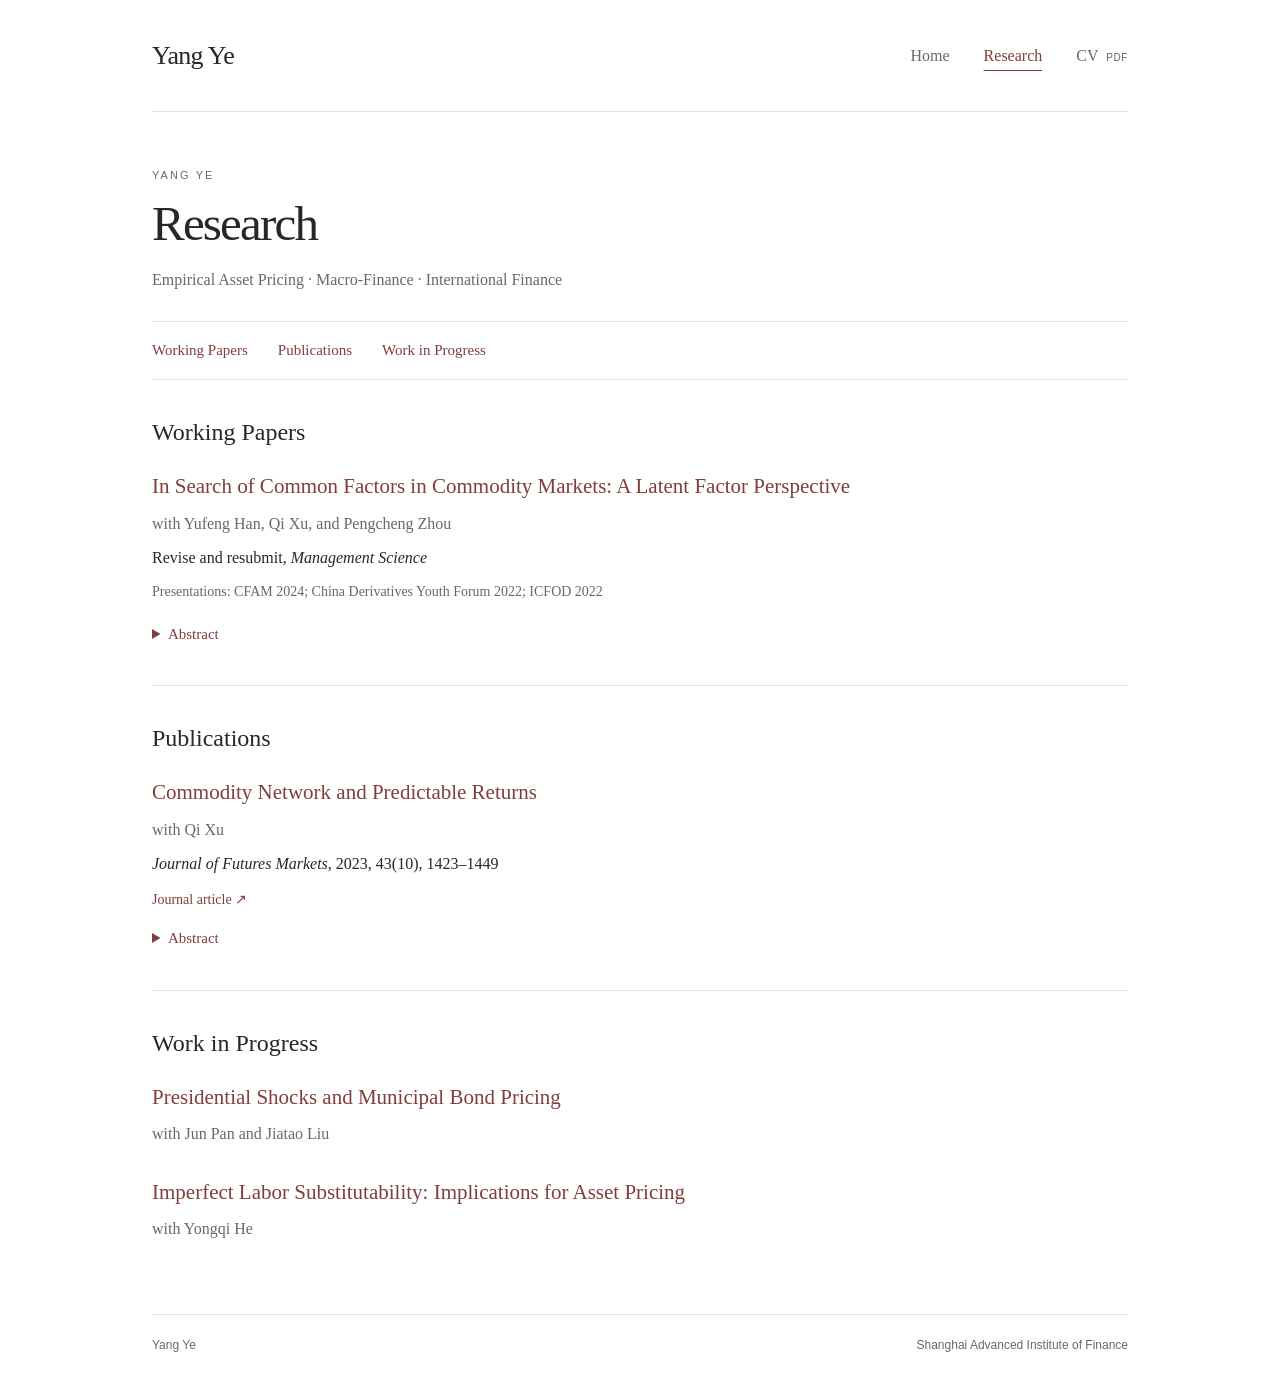
==== docs/research.html @ 93c8ad76 "Build classic academic homepage with responsive static pages" ====
<!doctype html>
<html lang="en">
<head>
<meta charset="utf-8">
<meta name="viewport" content="width=device-width, initial-scale=1">
<title>Research | Yang Ye</title>
<meta name="description" content="Yang Ye is a Ph.D. student in Finance at SAIF, Shanghai Jiao Tong University. Research in empirical asset pricing, macro-finance, and international finance.">
<link rel="stylesheet" href="assets/css/style.css">
</head>
<body>
<a class="skip-link" href="#main">Skip to content</a>
<header class="site-header wrap">
<a class="wordmark" href="index.html">Yang Ye</a>
<nav aria-label="Main navigation"><a  href="index.html">Home</a><a aria-current="page" href="research.html">Research</a><a href="assets/documents/cv.pdf">CV <span class="pdf-label">PDF</span></a></nav>
</header>
<main id="main" class="wrap research-main">
<div class="page-intro"><p class="eyebrow">YANG YE</p><h1>Research</h1><p>Empirical Asset Pricing · Macro-Finance · International Finance</p></div>
<nav class="section-nav" aria-label="Research sections"><a href="#working-papers">Working Papers</a><a href="#publications">Publications</a><a href="#work-in-progress">Work in Progress</a></nav>
<section class="research-section" id="working-papers"><h2>Working Papers</h2>
<!-- PAPER: update title, coauthors, status, presentations and abstract together. -->
<article class="paper"><h3>In Search of Common Factors in Commodity Markets: A Latent Factor Perspective</h3><p class="coauthors">with Yufeng Han, Qi Xu, and Pengcheng Zhou</p><p class="status">Revise and resubmit, <em>Management Science</em></p><p class="presentations">Presentations: CFAM 2024; China Derivatives Youth Forum 2022; ICFOD 2022</p>
<details><summary>Abstract</summary><p>We introduce a new latent factor pricing model in commodity markets based on the risk-premium principal component analysis (RP-PCA). Using ten prominent commodity characteristics, we extract three latent factors through RP-PCA. The new model consistently outperforms the principal component analysis (PCA) model and observed three-factor and six-factor models in explaining commodity anomalies both in-sample and out-of-sample. Factor selection, factor spanning tests, and cross-sectional regressions confirm the pricing power of the new factors. RP-PCA consistently outperforms other latent factor models in pricing performance. Combining it with Instrumental PCA (IPCA) further enhances pricing individual commodity returns. The new RP-PCA based factor timing strategies also outperform various static strategies and the original PCA-based strategies. Overall, our analysis highlights the merits of employing the latent factor approach in understanding risk-return profiles in commodity markets.</p></details></article></section>
<section class="research-section" id="publications"><h2>Publications</h2><article class="paper"><h3><a href="https://doi.org/10.1002/fut.22420">Commodity Network and Predictable Returns</a></h3><p class="coauthors">with Qi Xu</p><p class="status"><em>Journal of Futures Markets</em>, 2023, 43(10), 1423–1449</p><p class="paper-links"><a href="https://doi.org/10.1002/fut.22420">Journal article <span aria-hidden="true">↗</span></a></p><details><summary>Abstract</summary><p>We investigate the lead-lag relation in the cross-section of commodity returns. We estimate dynamic and directional networks for 32 commodities and then construct a new predictor termed commodity network momentum, exploring cross-commodity information spillover. Network momentum positively and significantly predicts future commodity returns, controlling for existing characteristics. Unlike existing lead-lag studies, the predictive relation is consistent with overreaction rather than underreaction. We provide evidence that the predictive relation is stronger for more attention-grabbing commodities. Extrapolation from connected commodities contributes to this relation. Overall, our paper highlights the role of information spillover in commodity return predictability.</p></details></article></section>
<section class="research-section" id="work-in-progress"><h2>Work in Progress</h2><article class="paper"><h3>Presidential Shocks and Municipal Bond Pricing</h3><p class="coauthors">with Jun Pan and Jiatao Liu</p></article><article class="paper"><h3>Imperfect Labor Substitutability: Implications for Asset Pricing</h3><p class="coauthors">with Yongqi He</p></article></section>
</main>
<footer class="site-footer wrap"><span>Yang Ye</span><span>Shanghai Advanced Institute of Finance</span></footer>
</body>
</html>
---- docs/assets/css/style.css ----
:root{--ink:#282725;--muted:#6b6863;--accent:#823d3d;--rule:#e5e0d9;--paper:#fff;--serif:Georgia,'Times New Roman',serif;--sans:-apple-system,BlinkMacSystemFont,'Segoe UI',sans-serif}*{box-sizing:border-box}body{margin:0;background:var(--paper);color:var(--ink);font-family:var(--serif);font-size:18px;line-height:1.65}a{color:var(--accent);text-decoration-thickness:1px;text-underline-offset:4px}a:hover{text-decoration:underline;color:#542727}a:focus-visible,summary:focus-visible{outline:2px solid var(--accent);outline-offset:6px}.wrap{max-width:1056px;margin:0 auto;padding-left:40px;padding-right:40px}.site-header{min-height:112px;display:flex;align-items:center;justify-content:space-between;position:relative}.site-header:after{content:'';position:absolute;bottom:0;left:40px;right:40px;border-bottom:1px solid var(--rule)}.wordmark{font-size:26px;color:var(--ink);text-decoration:none;letter-spacing:-.7px}.site-header nav{display:flex;gap:34px;align-items:center;font-size:16px}.site-header nav a{color:var(--muted);text-decoration:none;padding:10px 0}.site-header nav a[aria-current=page]{color:var(--accent);text-decoration:underline;text-underline-offset:9px}.pdf-label{font:10px var(--sans);letter-spacing:.06em;margin-left:4px;color:var(--muted)}.home-main{display:grid;grid-template-columns:280px 1fr;gap:80px;padding-top:72px;padding-bottom:76px}.portrait{display:block;width:100%;height:auto}.portrait-column{padding-top:9px}.eyebrow{font:11px var(--sans);letter-spacing:.19em;color:var(--muted);margin:0 0 16px}h1{font-size:56px;line-height:1.1;font-weight:400;letter-spacing:-1.8px;margin:0 0 20px}.position{font-size:21px;margin:0 0 5px}.affiliation{color:var(--muted);font-size:17px;line-height:1.6;margin:0}.biography{margin-top:29px}.biography p{margin:0}.interests{margin-top:27px}h2{font-size:24px;font-weight:400;line-height:1.3}.interests h2,.contact h2{font-family:var(--sans);font-size:11px;font-weight:500;text-transform:uppercase;letter-spacing:.14em;color:var(--muted);margin:0 0 10px}.interests p{margin:0}.profile-links{display:flex;gap:28px;font-size:16px;margin:27px 0 30px}.profile-links a{text-decoration:none}.contact{border-top:1px solid var(--rule);padding-top:24px;font-size:16px}.contact address{font-style:normal;color:var(--muted);font-size:15px;margin:12px 0 5px}.phone{font-size:15px;color:var(--muted);text-decoration:none}.site-footer{display:flex;justify-content:space-between;gap:20px;padding-top:24px;padding-bottom:28px;font:12px var(--sans);color:var(--muted);position:relative}.site-footer:before{content:'';position:absolute;top:0;left:40px;right:40px;border-top:1px solid var(--rule)}.research-main{padding-top:57px;padding-bottom:64px}.page-intro h1{font-size:49px;margin-bottom:14px}.page-intro>p:last-child{font-size:16px;color:var(--muted);margin-bottom:28px}.section-nav{display:flex;gap:30px;font-size:15px;border-top:1px solid var(--rule);border-bottom:1px solid var(--rule);padding:16px 0}.section-nav a{text-decoration:none}.research-section{padding-top:37px;scroll-margin-top:20px}.research-section h2{margin:0 0 23px}.research-section+.research-section{margin-top:34px;border-top:1px solid var(--rule)}.paper{max-width:800px}.paper+.paper{margin-top:29px}.paper h3{font-size:21px;line-height:1.45;font-weight:400;color:var(--accent);margin:0 0 9px}.paper h3 a{text-decoration:none}.coauthors{font-size:16px;color:var(--muted);margin:0 0 8px}.status{font-size:16px;margin:0 0 9px}.presentations{font-size:14px;color:var(--muted);margin:0 0 13px}.paper-links{font-size:14px;margin:10px 0}.paper-links a{text-decoration:none}summary{color:var(--accent);cursor:pointer;font-size:15px;width:fit-content;padding:5px 0}details p{font-size:16px;line-height:1.8;margin:13px 0 0;max-width:740px}.skip-link{position:absolute;left:16px;top:-100px;background:white;padding:8px;z-index:10}.skip-link:focus{top:8px}@media(min-width:1400px){.home-main{padding-top:88px;padding-bottom:90px}}@media(max-width:800px){.home-main{grid-template-columns:220px 1fr;gap:38px}.wrap{padding-left:28px;padding-right:28px}.site-header:after,.site-footer:before{left:28px;right:28px}h1{font-size:48px}.desktop-break{display:none}.profile-links{gap:18px;flex-wrap:wrap}}@media(max-width:600px){body{font-size:17px}.wrap{padding-left:24px;padding-right:24px}.site-header{min-height:87px}.site-header:after,.site-footer:before{left:24px;right:24px}.wordmark{font-size:23px}.site-header nav{gap:19px;font-size:14px}.site-header .pdf-label{display:none}.home-main{grid-template-columns:1fr;gap:32px;padding-top:34px;padding-bottom:48px}.portrait-column{padding:0}.portrait{width:180px}.profile h1{font-size:46px}.eyebrow{font-size:10px}.position{font-size:20px}.affiliation{font-size:16px}.biography{margin-top:24px}.profile-links{font-size:15px}.site-footer{flex-direction:column;gap:8px;font-size:11px}.research-main{padding-top:35px}.page-intro h1{font-size:42px}.page-intro>p:last-child{font-size:14px}.section-nav{gap:10px 22px;flex-wrap:wrap;font-size:14px}.research-section h2{font-size:23px}.paper h3{font-size:20px}.research-section{padding-top:28px}.research-section+.research-section{margin-top:28px}}
@media print{.site-header,.site-footer,.section-nav,.profile-links{display:none}.home-main{padding-top:0;gap:35px}.wrap{max-width:none;padding:0}.portrait{max-width:180px}body{font-size:12pt}a{color:inherit}.paper{break-inside:avoid}}
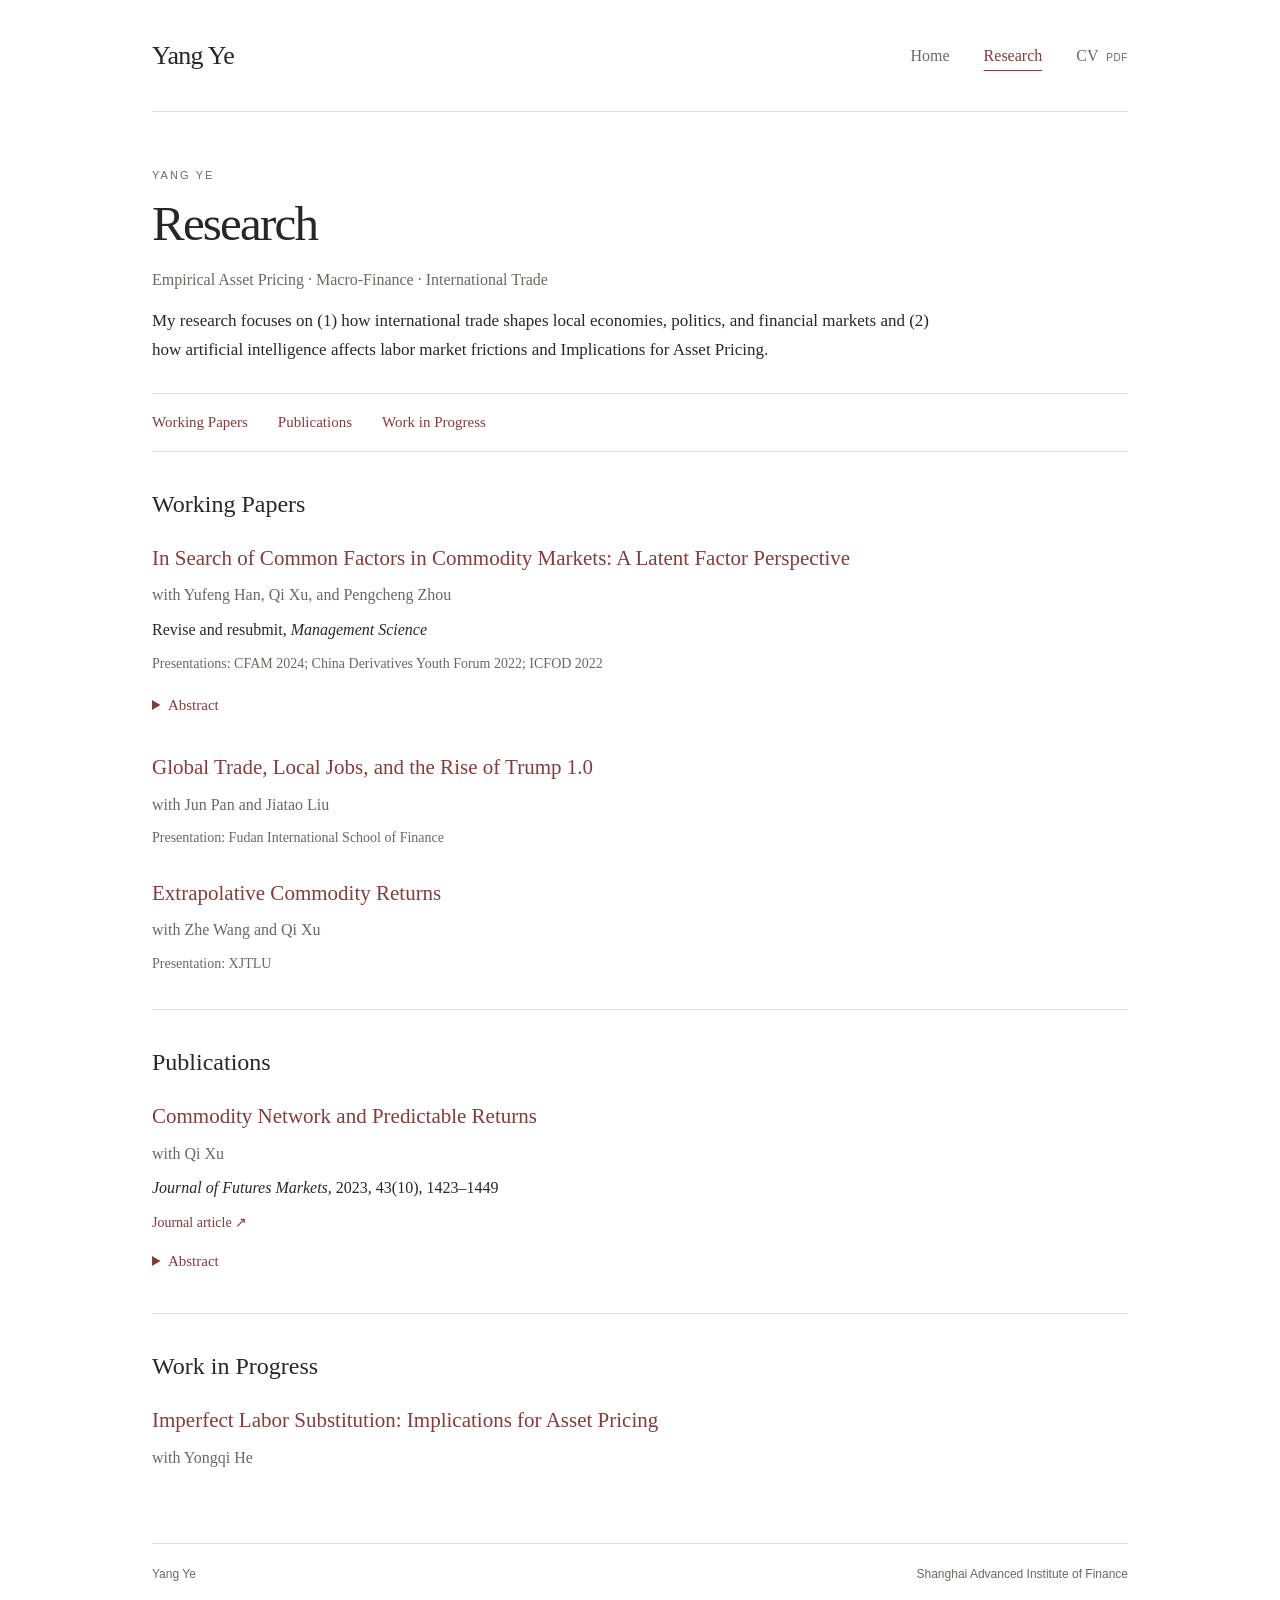
==== commit e901a8e3: "Update research interests, working papers, and October 2026 CV" ====
--- a/docs/research.html
+++ b/docs/research.html
@@ -4,7 +4,7 @@
 <meta charset="utf-8">
 <meta name="viewport" content="width=device-width, initial-scale=1">
 <title>Research | Yang Ye</title>
-<meta name="description" content="Yang Ye is a Ph.D. student in Finance at SAIF, Shanghai Jiao Tong University. Research in empirical asset pricing, macro-finance, and international finance.">
+<meta name="description" content="Yang Ye is a Ph.D. student in Finance at SAIF, Shanghai Jiao Tong University. Research in empirical asset pricing, macro-finance, and international trade.">
 <link rel="stylesheet" href="assets/css/style.css">
 </head>
 <body>
@@ -14,14 +14,16 @@
 <nav aria-label="Main navigation"><a  href="index.html">Home</a><a aria-current="page" href="research.html">Research</a><a href="assets/documents/cv.pdf">CV <span class="pdf-label">PDF</span></a></nav>
 </header>
 <main id="main" class="wrap research-main">
-<div class="page-intro"><p class="eyebrow">YANG YE</p><h1>Research</h1><p>Empirical Asset Pricing · Macro-Finance · International Finance</p></div>
+<div class="page-intro"><p class="eyebrow">YANG YE</p><h1>Research</h1><p class="research-summary">Empirical Asset Pricing · Macro-Finance · International Trade</p><p class="research-description">My research focuses on (1) how international trade shapes local economies, politics, and financial markets and (2) how artificial intelligence affects labor market frictions and Implications for Asset Pricing.</p></div>
 <nav class="section-nav" aria-label="Research sections"><a href="#working-papers">Working Papers</a><a href="#publications">Publications</a><a href="#work-in-progress">Work in Progress</a></nav>
 <section class="research-section" id="working-papers"><h2>Working Papers</h2>
 <!-- PAPER: update title, coauthors, status, presentations and abstract together. -->
 <article class="paper"><h3>In Search of Common Factors in Commodity Markets: A Latent Factor Perspective</h3><p class="coauthors">with Yufeng Han, Qi Xu, and Pengcheng Zhou</p><p class="status">Revise and resubmit, <em>Management Science</em></p><p class="presentations">Presentations: CFAM 2024; China Derivatives Youth Forum 2022; ICFOD 2022</p>
-<details><summary>Abstract</summary><p>We introduce a new latent factor pricing model in commodity markets based on the risk-premium principal component analysis (RP-PCA). Using ten prominent commodity characteristics, we extract three latent factors through RP-PCA. The new model consistently outperforms the principal component analysis (PCA) model and observed three-factor and six-factor models in explaining commodity anomalies both in-sample and out-of-sample. Factor selection, factor spanning tests, and cross-sectional regressions confirm the pricing power of the new factors. RP-PCA consistently outperforms other latent factor models in pricing performance. Combining it with Instrumental PCA (IPCA) further enhances pricing individual commodity returns. The new RP-PCA based factor timing strategies also outperform various static strategies and the original PCA-based strategies. Overall, our analysis highlights the merits of employing the latent factor approach in understanding risk-return profiles in commodity markets.</p></details></article></section>
+<details><summary>Abstract</summary><p>We introduce a new latent factor pricing model in commodity markets based on the risk-premium principal component analysis (RP-PCA). Using ten prominent commodity characteristics, we extract three latent factors through RP-PCA. The new model consistently outperforms the principal component analysis (PCA) model and observed three-factor and six-factor models in explaining commodity anomalies both in-sample and out-of-sample. Factor selection, factor spanning tests, and cross-sectional regressions confirm the pricing power of the new factors. RP-PCA consistently outperforms other latent factor models in pricing performance. Combining it with Instrumental PCA (IPCA) further enhances pricing individual commodity returns. The new RP-PCA based factor timing strategies also outperform various static strategies and the original PCA-based strategies. Overall, our analysis highlights the merits of employing the latent factor approach in understanding risk-return profiles in commodity markets.</p></details></article>
+<article class="paper"><h3>Global Trade, Local Jobs, and the Rise of Trump 1.0</h3><p class="coauthors">with Jun Pan and Jiatao Liu</p><p class="presentations">Presentation: Fudan International School of Finance</p></article>
+<article class="paper"><h3>Extrapolative Commodity Returns</h3><p class="coauthors">with Zhe Wang and Qi Xu</p><p class="presentations">Presentation: XJTLU</p></article></section>
 <section class="research-section" id="publications"><h2>Publications</h2><article class="paper"><h3><a href="https://doi.org/10.1002/fut.22420">Commodity Network and Predictable Returns</a></h3><p class="coauthors">with Qi Xu</p><p class="status"><em>Journal of Futures Markets</em>, 2023, 43(10), 1423–1449</p><p class="paper-links"><a href="https://doi.org/10.1002/fut.22420">Journal article <span aria-hidden="true">↗</span></a></p><details><summary>Abstract</summary><p>We investigate the lead-lag relation in the cross-section of commodity returns. We estimate dynamic and directional networks for 32 commodities and then construct a new predictor termed commodity network momentum, exploring cross-commodity information spillover. Network momentum positively and significantly predicts future commodity returns, controlling for existing characteristics. Unlike existing lead-lag studies, the predictive relation is consistent with overreaction rather than underreaction. We provide evidence that the predictive relation is stronger for more attention-grabbing commodities. Extrapolation from connected commodities contributes to this relation. Overall, our paper highlights the role of information spillover in commodity return predictability.</p></details></article></section>
-<section class="research-section" id="work-in-progress"><h2>Work in Progress</h2><article class="paper"><h3>Presidential Shocks and Municipal Bond Pricing</h3><p class="coauthors">with Jun Pan and Jiatao Liu</p></article><article class="paper"><h3>Imperfect Labor Substitutability: Implications for Asset Pricing</h3><p class="coauthors">with Yongqi He</p></article></section>
+<section class="research-section" id="work-in-progress"><h2>Work in Progress</h2><article class="paper"><h3>Imperfect Labor Substitution: Implications for Asset Pricing</h3><p class="coauthors">with Yongqi He</p></article></section>
 </main>
 <footer class="site-footer wrap"><span>Yang Ye</span><span>Shanghai Advanced Institute of Finance</span></footer>
 </body>
--- a/docs/assets/css/style.css
+++ b/docs/assets/css/style.css
@@ -1,2 +1,4 @@
-:root{--ink:#282725;--muted:#6b6863;--accent:#823d3d;--rule:#e5e0d9;--paper:#fff;--serif:Georgia,'Times New Roman',serif;--sans:-apple-system,BlinkMacSystemFont,'Segoe UI',sans-serif}*{box-sizing:border-box}body{margin:0;background:var(--paper);color:var(--ink);font-family:var(--serif);font-size:18px;line-height:1.65}a{color:var(--accent);text-decoration-thickness:1px;text-underline-offset:4px}a:hover{text-decoration:underline;color:#542727}a:focus-visible,summary:focus-visible{outline:2px solid var(--accent);outline-offset:6px}.wrap{max-width:1056px;margin:0 auto;padding-left:40px;padding-right:40px}.site-header{min-height:112px;display:flex;align-items:center;justify-content:space-between;position:relative}.site-header:after{content:'';position:absolute;bottom:0;left:40px;right:40px;border-bottom:1px solid var(--rule)}.wordmark{font-size:26px;color:var(--ink);text-decoration:none;letter-spacing:-.7px}.site-header nav{display:flex;gap:34px;align-items:center;font-size:16px}.site-header nav a{color:var(--muted);text-decoration:none;padding:10px 0}.site-header nav a[aria-current=page]{color:var(--accent);text-decoration:underline;text-underline-offset:9px}.pdf-label{font:10px var(--sans);letter-spacing:.06em;margin-left:4px;color:var(--muted)}.home-main{display:grid;grid-template-columns:280px 1fr;gap:80px;padding-top:72px;padding-bottom:76px}.portrait{display:block;width:100%;height:auto}.portrait-column{padding-top:9px}.eyebrow{font:11px var(--sans);letter-spacing:.19em;color:var(--muted);margin:0 0 16px}h1{font-size:56px;line-height:1.1;font-weight:400;letter-spacing:-1.8px;margin:0 0 20px}.position{font-size:21px;margin:0 0 5px}.affiliation{color:var(--muted);font-size:17px;line-height:1.6;margin:0}.biography{margin-top:29px}.biography p{margin:0}.interests{margin-top:27px}h2{font-size:24px;font-weight:400;line-height:1.3}.interests h2,.contact h2{font-family:var(--sans);font-size:11px;font-weight:500;text-transform:uppercase;letter-spacing:.14em;color:var(--muted);margin:0 0 10px}.interests p{margin:0}.profile-links{display:flex;gap:28px;font-size:16px;margin:27px 0 30px}.profile-links a{text-decoration:none}.contact{border-top:1px solid var(--rule);padding-top:24px;font-size:16px}.contact address{font-style:normal;color:var(--muted);font-size:15px;margin:12px 0 5px}.phone{font-size:15px;color:var(--muted);text-decoration:none}.site-footer{display:flex;justify-content:space-between;gap:20px;padding-top:24px;padding-bottom:28px;font:12px var(--sans);color:var(--muted);position:relative}.site-footer:before{content:'';position:absolute;top:0;left:40px;right:40px;border-top:1px solid var(--rule)}.research-main{padding-top:57px;padding-bottom:64px}.page-intro h1{font-size:49px;margin-bottom:14px}.page-intro>p:last-child{font-size:16px;color:var(--muted);margin-bottom:28px}.section-nav{display:flex;gap:30px;font-size:15px;border-top:1px solid var(--rule);border-bottom:1px solid var(--rule);padding:16px 0}.section-nav a{text-decoration:none}.research-section{padding-top:37px;scroll-margin-top:20px}.research-section h2{margin:0 0 23px}.research-section+.research-section{margin-top:34px;border-top:1px solid var(--rule)}.paper{max-width:800px}.paper+.paper{margin-top:29px}.paper h3{font-size:21px;line-height:1.45;font-weight:400;color:var(--accent);margin:0 0 9px}.paper h3 a{text-decoration:none}.coauthors{font-size:16px;color:var(--muted);margin:0 0 8px}.status{font-size:16px;margin:0 0 9px}.presentations{font-size:14px;color:var(--muted);margin:0 0 13px}.paper-links{font-size:14px;margin:10px 0}.paper-links a{text-decoration:none}summary{color:var(--accent);cursor:pointer;font-size:15px;width:fit-content;padding:5px 0}details p{font-size:16px;line-height:1.8;margin:13px 0 0;max-width:740px}.skip-link{position:absolute;left:16px;top:-100px;background:white;padding:8px;z-index:10}.skip-link:focus{top:8px}@media(min-width:1400px){.home-main{padding-top:88px;padding-bottom:90px}}@media(max-width:800px){.home-main{grid-template-columns:220px 1fr;gap:38px}.wrap{padding-left:28px;padding-right:28px}.site-header:after,.site-footer:before{left:28px;right:28px}h1{font-size:48px}.desktop-break{display:none}.profile-links{gap:18px;flex-wrap:wrap}}@media(max-width:600px){body{font-size:17px}.wrap{padding-left:24px;padding-right:24px}.site-header{min-height:87px}.site-header:after,.site-footer:before{left:24px;right:24px}.wordmark{font-size:23px}.site-header nav{gap:19px;font-size:14px}.site-header .pdf-label{display:none}.home-main{grid-template-columns:1fr;gap:32px;padding-top:34px;padding-bottom:48px}.portrait-column{padding:0}.portrait{width:180px}.profile h1{font-size:46px}.eyebrow{font-size:10px}.position{font-size:20px}.affiliation{font-size:16px}.biography{margin-top:24px}.profile-links{font-size:15px}.site-footer{flex-direction:column;gap:8px;font-size:11px}.research-main{padding-top:35px}.page-intro h1{font-size:42px}.page-intro>p:last-child{font-size:14px}.section-nav{gap:10px 22px;flex-wrap:wrap;font-size:14px}.research-section h2{font-size:23px}.paper h3{font-size:20px}.research-section{padding-top:28px}.research-section+.research-section{margin-top:28px}}
+:root{--ink:#282725;--muted:#6b6863;--accent:#823d3d;--rule:#e5e0d9;--paper:#fff;--serif:Georgia,'Times New Roman',serif;--sans:-apple-system,BlinkMacSystemFont,'Segoe UI',sans-serif}*{box-sizing:border-box}body{margin:0;background:var(--paper);color:var(--ink);font-family:var(--serif);font-size:18px;line-height:1.65}a{color:var(--accent);text-decoration-thickness:1px;text-underline-offset:4px}a:hover{text-decoration:underline;color:#542727}a:focus-visible,summary:focus-visible{outline:2px solid var(--accent);outline-offset:6px}.wrap{max-width:1056px;margin:0 auto;padding-left:40px;padding-right:40px}.site-header{min-height:112px;display:flex;align-items:center;justify-content:space-between;position:relative}.site-header:after{content:'';position:absolute;bottom:0;left:40px;right:40px;border-bottom:1px solid var(--rule)}.wordmark{font-size:26px;color:var(--ink);text-decoration:none;letter-spacing:-.7px}.site-header nav{display:flex;gap:34px;align-items:center;font-size:16px}.site-header nav a{color:var(--muted);text-decoration:none;padding:10px 0}.site-header nav a[aria-current=page]{color:var(--accent);text-decoration:underline;text-underline-offset:9px}.pdf-label{font:10px var(--sans);letter-spacing:.06em;margin-left:4px;color:var(--muted)}.home-main{display:grid;grid-template-columns:280px 1fr;gap:80px;padding-top:72px;padding-bottom:76px}.portrait{display:block;width:100%;height:auto}.portrait-column{padding-top:9px}.eyebrow{font:11px var(--sans);letter-spacing:.19em;color:var(--muted);margin:0 0 16px}h1{font-size:56px;line-height:1.1;font-weight:400;letter-spacing:-1.8px;margin:0 0 20px}.position{font-size:21px;margin:0 0 5px}.affiliation{color:var(--muted);font-size:17px;line-height:1.6;margin:0}.biography{margin-top:29px}.biography p{margin:0}.interests{margin-top:27px}h2{font-size:24px;font-weight:400;line-height:1.3}.interests h2,.contact h2{font-family:var(--sans);font-size:11px;font-weight:500;text-transform:uppercase;letter-spacing:.14em;color:var(--muted);margin:0 0 10px}.interests p{margin:0}.profile-links{display:flex;gap:28px;font-size:16px;margin:27px 0 30px}.profile-links a{text-decoration:none}.contact{border-top:1px solid var(--rule);padding-top:24px;font-size:16px}.contact address{font-style:normal;color:var(--muted);font-size:15px;margin:12px 0 5px}.phone{font-size:15px;color:var(--muted);text-decoration:none}.site-footer{display:flex;justify-content:space-between;gap:20px;padding-top:24px;padding-bottom:28px;font:12px var(--sans);color:var(--muted);position:relative}.site-footer:before{content:'';position:absolute;top:0;left:40px;right:40px;border-top:1px solid var(--rule)}.research-main{padding-top:57px;padding-bottom:64px}.page-intro h1{font-size:49px;margin-bottom:14px}.page-intro>.research-summary{font-size:16px;color:var(--muted);margin-bottom:28px}.section-nav{display:flex;gap:30px;font-size:15px;border-top:1px solid var(--rule);border-bottom:1px solid var(--rule);padding:16px 0}.section-nav a{text-decoration:none}.research-section{padding-top:37px;scroll-margin-top:20px}.research-section h2{margin:0 0 23px}.research-section+.research-section{margin-top:34px;border-top:1px solid var(--rule)}.paper{max-width:800px}.paper+.paper{margin-top:29px}.paper h3{font-size:21px;line-height:1.45;font-weight:400;color:var(--accent);margin:0 0 9px}.paper h3 a{text-decoration:none}.coauthors{font-size:16px;color:var(--muted);margin:0 0 8px}.status{font-size:16px;margin:0 0 9px}.presentations{font-size:14px;color:var(--muted);margin:0 0 13px}.paper-links{font-size:14px;margin:10px 0}.paper-links a{text-decoration:none}summary{color:var(--accent);cursor:pointer;font-size:15px;width:fit-content;padding:5px 0}details p{font-size:16px;line-height:1.8;margin:13px 0 0;max-width:740px}.skip-link{position:absolute;left:16px;top:-100px;background:white;padding:8px;z-index:10}.skip-link:focus{top:8px}@media(min-width:1400px){.home-main{padding-top:88px;padding-bottom:90px}}@media(max-width:800px){.home-main{grid-template-columns:220px 1fr;gap:38px}.wrap{padding-left:28px;padding-right:28px}.site-header:after,.site-footer:before{left:28px;right:28px}h1{font-size:48px}.desktop-break{display:none}.profile-links{gap:18px;flex-wrap:wrap}}@media(max-width:600px){body{font-size:17px}.wrap{padding-left:24px;padding-right:24px}.site-header{min-height:87px}.site-header:after,.site-footer:before{left:24px;right:24px}.wordmark{font-size:23px}.site-header nav{gap:19px;font-size:14px}.site-header .pdf-label{display:none}.home-main{grid-template-columns:1fr;gap:32px;padding-top:34px;padding-bottom:48px}.portrait-column{padding:0}.portrait{width:180px}.profile h1{font-size:46px}.eyebrow{font-size:10px}.position{font-size:20px}.affiliation{font-size:16px}.biography{margin-top:24px}.profile-links{font-size:15px}.site-footer{flex-direction:column;gap:8px;font-size:11px}.research-main{padding-top:35px}.page-intro h1{font-size:42px}.page-intro>.research-summary{font-size:14px}.section-nav{gap:10px 22px;flex-wrap:wrap;font-size:14px}.research-section h2{font-size:23px}.paper h3{font-size:20px}.research-section{padding-top:28px}.research-section+.research-section{margin-top:28px}}
 @media print{.site-header,.site-footer,.section-nav,.profile-links{display:none}.home-main{padding-top:0;gap:35px}.wrap{max-width:none;padding:0}.portrait{max-width:180px}body{font-size:12pt}a{color:inherit}.paper{break-inside:avoid}}
+
+.page-intro>.research-description{font-size:17px;line-height:1.7;max-width:800px;margin:0 0 28px}.page-intro>.research-summary{margin-bottom:14px}.interests p{font-size:16px}
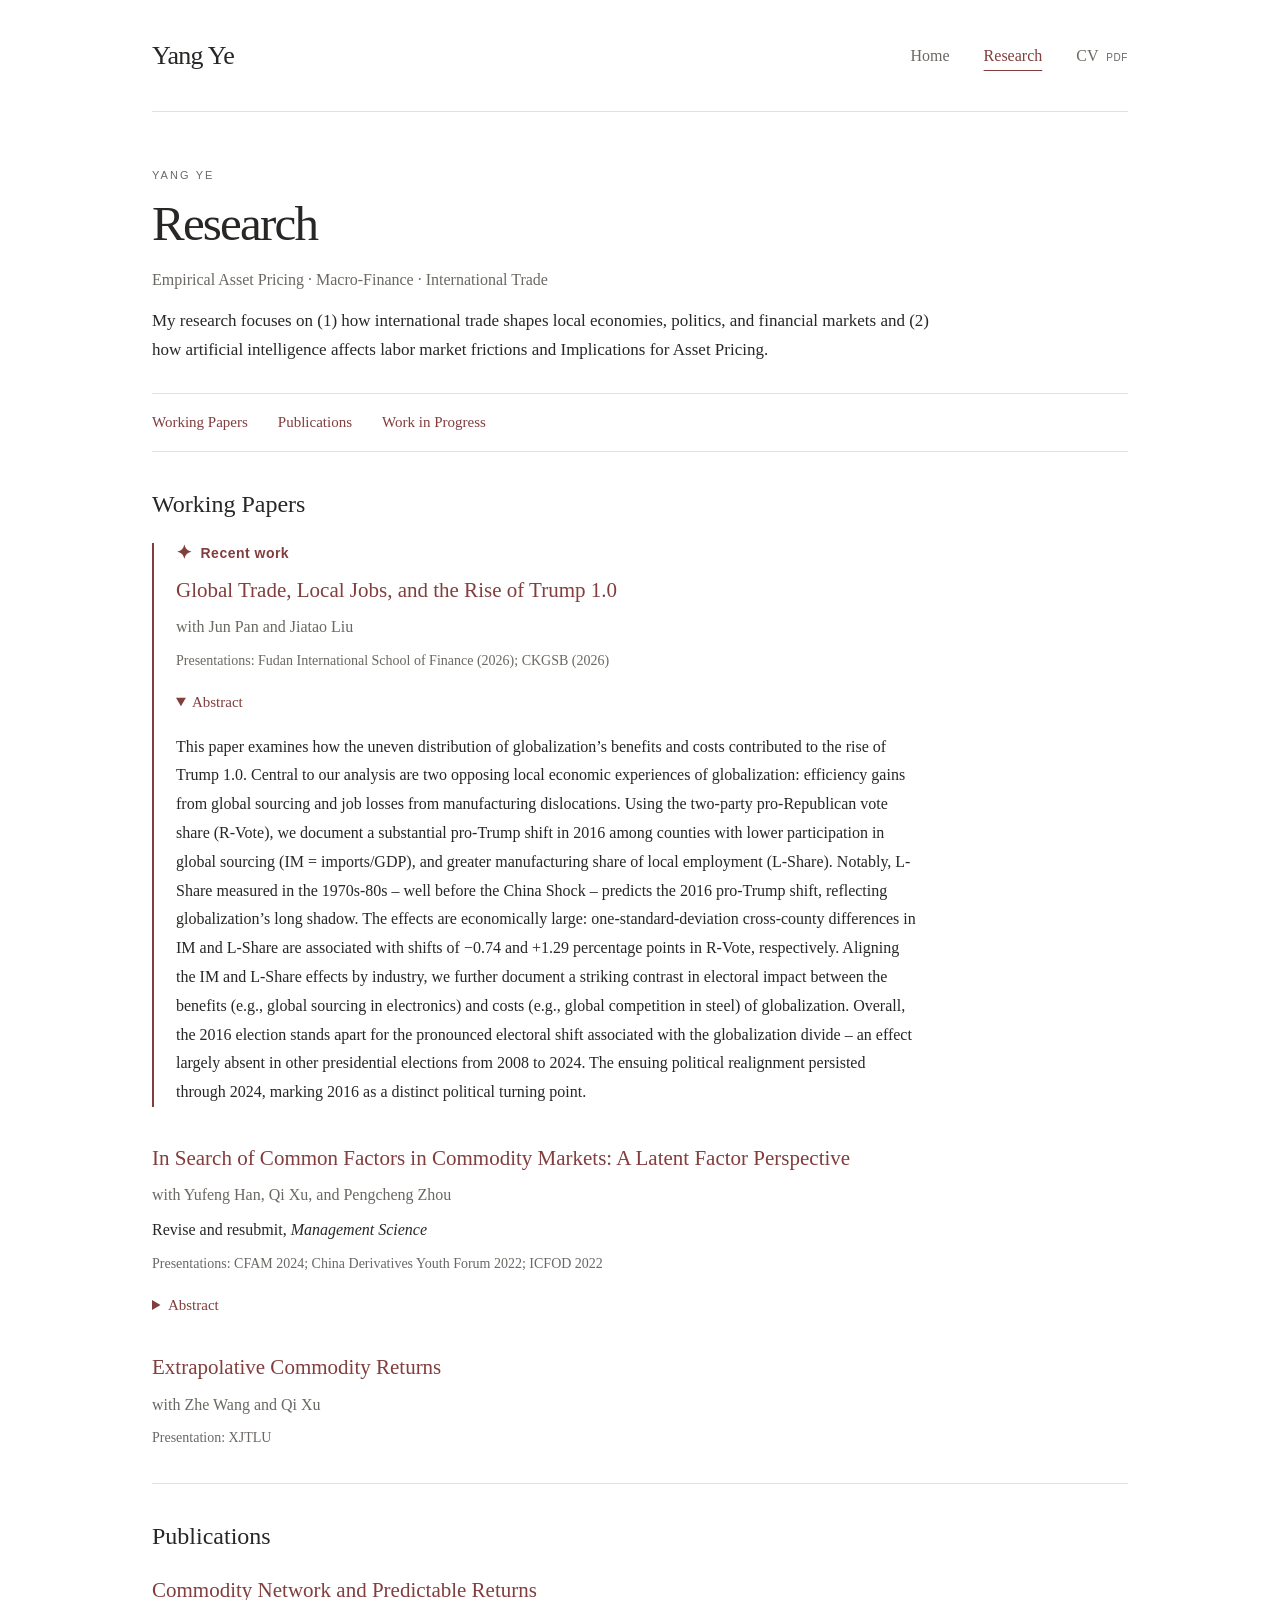
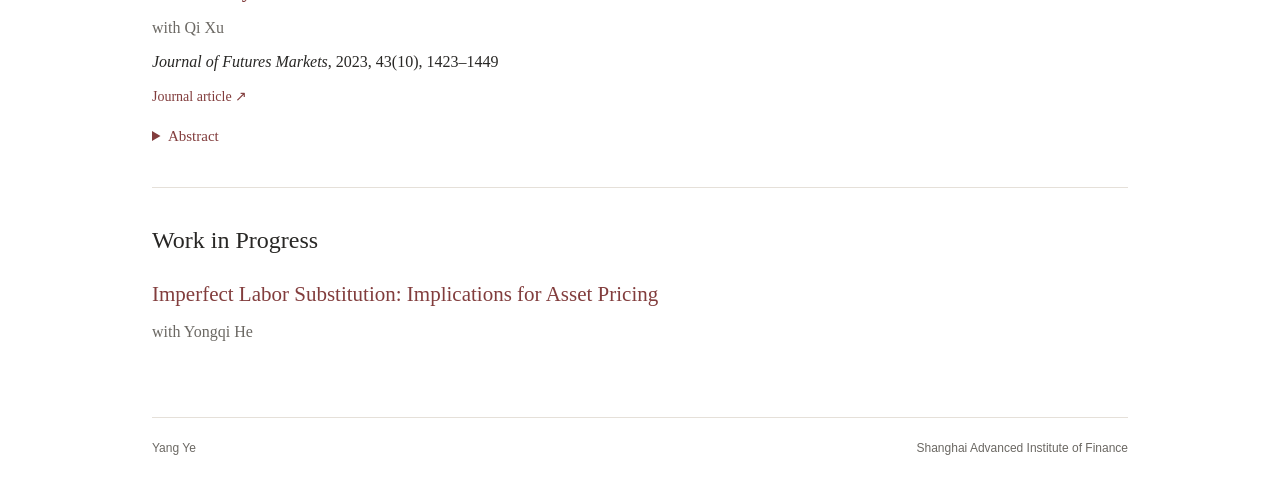
==== commit 27a96bde: "Feature recent trade paper and update SSRN links and presentations" ====
--- a/docs/research.html
+++ b/docs/research.html
@@ -18,10 +18,12 @@
 <nav class="section-nav" aria-label="Research sections"><a href="#working-papers">Working Papers</a><a href="#publications">Publications</a><a href="#work-in-progress">Work in Progress</a></nav>
 <section class="research-section" id="working-papers"><h2>Working Papers</h2>
 <!-- PAPER: update title, coauthors, status, presentations and abstract together. -->
-<article class="paper"><h3>In Search of Common Factors in Commodity Markets: A Latent Factor Perspective</h3><p class="coauthors">with Yufeng Han, Qi Xu, and Pengcheng Zhou</p><p class="status">Revise and resubmit, <em>Management Science</em></p><p class="presentations">Presentations: CFAM 2024; China Derivatives Youth Forum 2022; ICFOD 2022</p>
+<article class="paper featured-paper" id="global-trade"><p class="recent-label"><span aria-hidden="true">✦</span> Recent work</p><h3><a href="https://papers.ssrn.com/sol3/papers.cfm?abstract_id=7665238">Global Trade, Local Jobs, and the Rise of Trump 1.0</a></h3><p class="coauthors">with Jun Pan and Jiatao Liu</p><p class="presentations">Presentations: Fudan International School of Finance (2026); CKGSB (2026)</p><!-- Abstract source: https://en.saif.sjtu.edu.cn/junpan/TradeVote.pdf, draft November 19, 2026. -->
+<details open><summary>Abstract</summary><p>This paper examines how the uneven distribution of globalization’s benefits and costs contributed to the rise of Trump 1.0. Central to our analysis are two opposing local economic experiences of globalization: efficiency gains from global sourcing and job losses from manufacturing dislocations. Using the two-party pro-Republican vote share (R-Vote), we document a substantial pro-Trump shift in 2016 among counties with lower participation in global sourcing (IM = imports/GDP), and greater manufacturing share of local employment (L-Share). Notably, L-Share measured in the 1970s-80s – well before the China Shock – predicts the 2016 pro-Trump shift, reflecting globalization’s long shadow. The effects are economically large: one-standard-deviation cross-county differences in IM and L-Share are associated with shifts of −0.74 and +1.29 percentage points in R-Vote, respectively. Aligning the IM and L-Share effects by industry, we further document a striking contrast in electoral impact between the benefits (e.g., global sourcing in electronics) and costs (e.g., global competition in steel) of globalization. Overall, the 2016 election stands apart for the pronounced electoral shift associated with the globalization divide – an effect largely absent in other presidential elections from 2008 to 2024. The ensuing political realignment persisted through 2024, marking 2016 as a distinct political turning point.</p></details></article>
+<article class="paper"><h3><a href="https://papers.ssrn.com/sol3/papers.cfm?abstract_id=5354104">In Search of Common Factors in Commodity Markets: A Latent Factor Perspective</a></h3><p class="coauthors">with Yufeng Han, Qi Xu, and Pengcheng Zhou</p><p class="status">Revise and resubmit, <em>Management Science</em></p><p class="presentations">Presentations: CFAM 2024; China Derivatives Youth Forum 2022; ICFOD 2022</p>
 <details><summary>Abstract</summary><p>We introduce a new latent factor pricing model in commodity markets based on the risk-premium principal component analysis (RP-PCA). Using ten prominent commodity characteristics, we extract three latent factors through RP-PCA. The new model consistently outperforms the principal component analysis (PCA) model and observed three-factor and six-factor models in explaining commodity anomalies both in-sample and out-of-sample. Factor selection, factor spanning tests, and cross-sectional regressions confirm the pricing power of the new factors. RP-PCA consistently outperforms other latent factor models in pricing performance. Combining it with Instrumental PCA (IPCA) further enhances pricing individual commodity returns. The new RP-PCA based factor timing strategies also outperform various static strategies and the original PCA-based strategies. Overall, our analysis highlights the merits of employing the latent factor approach in understanding risk-return profiles in commodity markets.</p></details></article>
-<article class="paper"><h3>Global Trade, Local Jobs, and the Rise of Trump 1.0</h3><p class="coauthors">with Jun Pan and Jiatao Liu</p><p class="presentations">Presentation: Fudan International School of Finance</p></article>
-<article class="paper"><h3>Extrapolative Commodity Returns</h3><p class="coauthors">with Zhe Wang and Qi Xu</p><p class="presentations">Presentation: XJTLU</p></article></section>
+
+<article class="paper"><h3><a href="https://papers.ssrn.com/sol3/papers.cfm?abstract_id=6745679">Extrapolative Commodity Returns</a></h3><p class="coauthors">with Zhe Wang and Qi Xu</p><p class="presentations">Presentation: XJTLU</p></article></section>
 <section class="research-section" id="publications"><h2>Publications</h2><article class="paper"><h3><a href="https://doi.org/10.1002/fut.22420">Commodity Network and Predictable Returns</a></h3><p class="coauthors">with Qi Xu</p><p class="status"><em>Journal of Futures Markets</em>, 2023, 43(10), 1423–1449</p><p class="paper-links"><a href="https://doi.org/10.1002/fut.22420">Journal article <span aria-hidden="true">↗</span></a></p><details><summary>Abstract</summary><p>We investigate the lead-lag relation in the cross-section of commodity returns. We estimate dynamic and directional networks for 32 commodities and then construct a new predictor termed commodity network momentum, exploring cross-commodity information spillover. Network momentum positively and significantly predicts future commodity returns, controlling for existing characteristics. Unlike existing lead-lag studies, the predictive relation is consistent with overreaction rather than underreaction. We provide evidence that the predictive relation is stronger for more attention-grabbing commodities. Extrapolation from connected commodities contributes to this relation. Overall, our paper highlights the role of information spillover in commodity return predictability.</p></details></article></section>
 <section class="research-section" id="work-in-progress"><h2>Work in Progress</h2><article class="paper"><h3>Imperfect Labor Substitution: Implications for Asset Pricing</h3><p class="coauthors">with Yongqi He</p></article></section>
 </main>
--- a/docs/assets/css/style.css
+++ b/docs/assets/css/style.css
@@ -2,3 +2,14 @@
 @media print{.site-header,.site-footer,.section-nav,.profile-links{display:none}.home-main{padding-top:0;gap:35px}.wrap{max-width:none;padding:0}.portrait{max-width:180px}body{font-size:12pt}a{color:inherit}.paper{break-inside:avoid}}
 
 .page-intro>.research-description{font-size:17px;line-height:1.7;max-width:800px;margin:0 0 28px}.page-intro>.research-summary{margin-bottom:14px}.interests p{font-size:16px}
+
+/* Featured recent work: restrained emphasis consistent with the academic layout. */
+.recent-label{display:flex;align-items:center;gap:8px;color:var(--accent);font:600 14px var(--sans);letter-spacing:.035em;margin:0 0 13px}
+.recent-label span{font-size:19px;line-height:1}
+.featured-paper{border-left:2px solid var(--accent);padding-left:22px;margin-bottom:36px}
+.home-recent{border-left:2px solid var(--accent);padding-left:18px;margin:26px 0}
+.home-recent h2{font-size:21px;line-height:1.45;margin:0 0 8px}
+.home-recent h2 a{text-decoration:none}
+.home-recent .coauthors{font-size:15px;margin:0 0 8px}
+.abstract-link{font-size:14px}
+@media(max-width:600px){.featured-paper{padding-left:16px}.home-recent h2{font-size:20px}}
